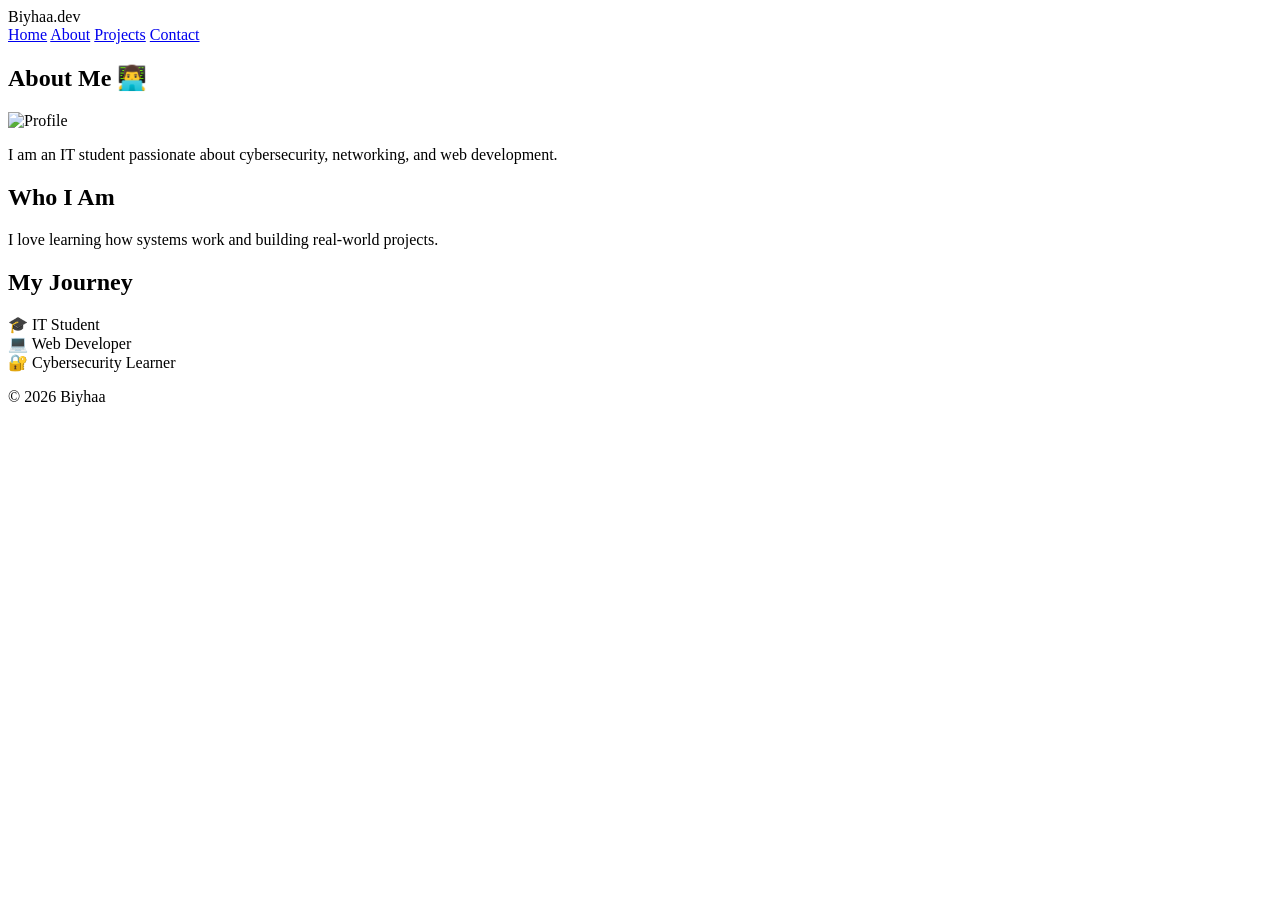
==== about.html @ 385238cd "Update about.html" ====
<!DOCTYPE html>
<html lang="en">
<head>
<meta charset="UTF-8">
<meta name="viewport" content="width=device-width, initial-scale=1.0">
<title>About | Biyhaa</title>

<link rel="stylesheet" href="style.css">
</head>

<body>

<header class="navbar">
    <div class="logo">Biyhaa.dev</div>
    <nav>
        <a href="index.html">Home</a>
        <a href="about.html">About</a>
        <a href="index.html#projects">Projects</a>
        <a href="index.html#contact">Contact</a>
    </nav>
</header>

<section class="section">
    <h1>About Me 👨‍💻</h1>

    <div class="profile-container">
        <img src="profile.jpg" class="profile-pic" alt="Profile">
    </div>

    <p class="text">
        I am an IT student passionate about cybersecurity, networking, and web development.
    </p>
</section>

<section class="section dark">
    <div class="card profile-card">
        <h2>Who I Am</h2>
        <p>I love learning how systems work and building real-world projects.</p>
    </div>
</section>

<section class="section">
    <h2>My Journey</h2>

    <div class="grid">
        <div class="card">🎓 IT Student</div>
        <div class="card">💻 Web Developer</div>
        <div class="card">🔐 Cybersecurity Learner</div>
    </div>
</section>

<footer>
    <p>© 2026 Biyhaa</p>
</footer>

</body>
</html>
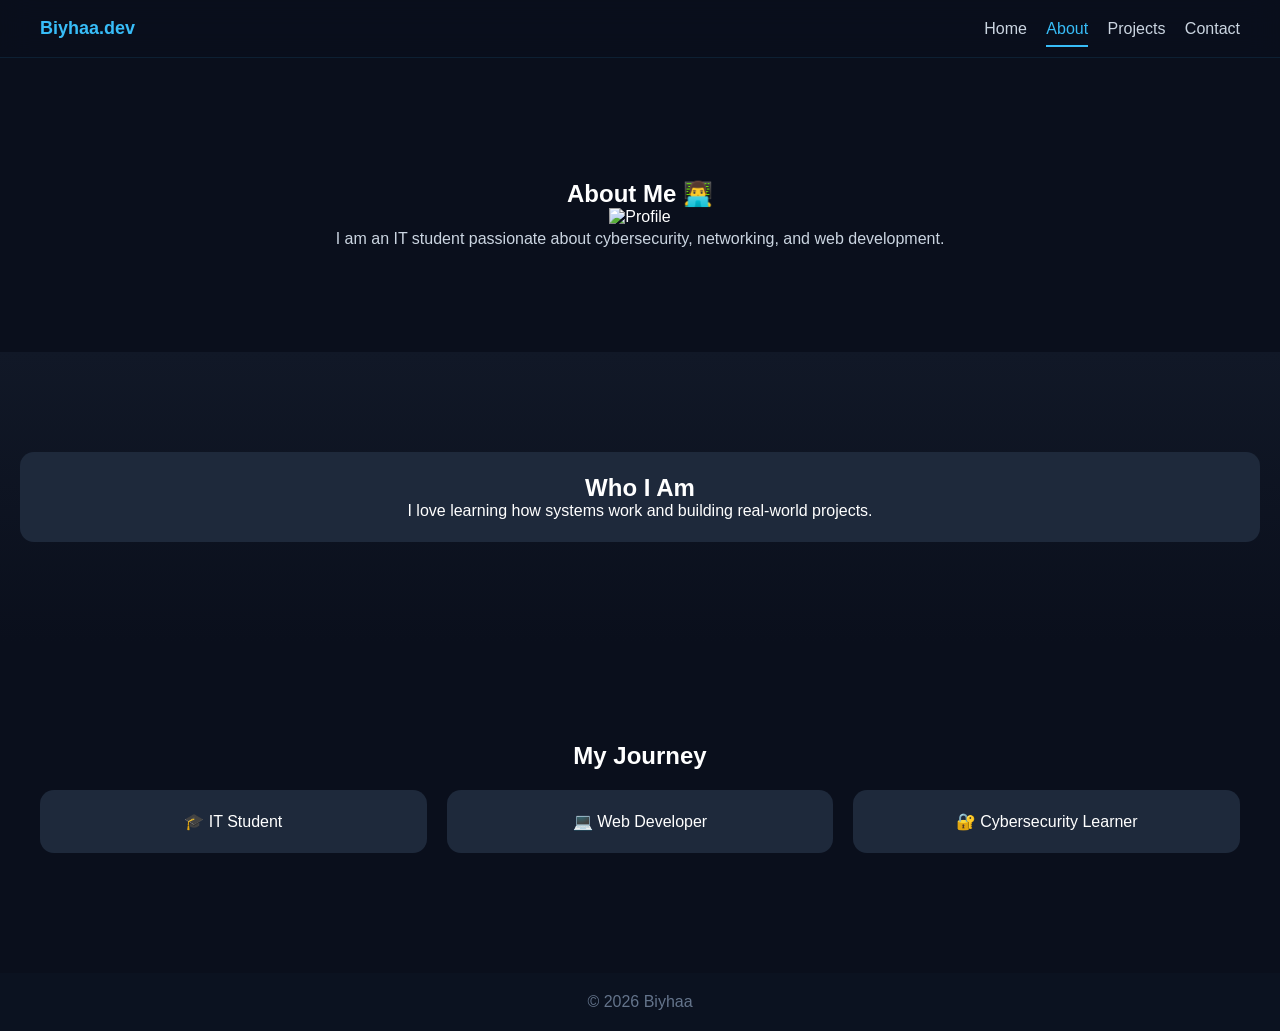
==== commit 14ecc41f: "Update about.html" ====
--- a/about.html
+++ b/about.html
@@ -13,10 +13,10 @@
 <header class="navbar">
     <div class="logo">Biyhaa.dev</div>
     <nav>
-        <a href="index.html">Home</a>
-        <a href="about.html">About</a>
-        <a href="index.html#projects">Projects</a>
-        <a href="index.html#contact">Contact</a>
+        <a class="nav-link" href="index.html">Home</a>
+        <a class="nav-link" href="about.html">About</a>
+        <a class="nav-link" href="projects.html">Projects</a>
+        <a class="nav-link" href="contact.html">Contact</a>
     </nav>
 </header>
 
@@ -53,5 +53,18 @@
     <p>© 2026 Biyhaa</p>
 </footer>
 
+<script>
+const links = document.querySelectorAll(".nav-link");
+const currentPage = window.location.pathname.split("/").pop();
+
+links.forEach(link => {
+    const href = link.getAttribute("href");
+
+    if (href === currentPage) {
+        link.classList.add("active");
+    }
+});
+</script>
+
 </body>
 </html>
--- a/style.css
+++ b/style.css
@@ -0,0 +1,244 @@
+/* =======================
+   BASE RESET
+======================= */
+* {
+    margin: 0;
+    padding: 0;
+    box-sizing: border-box;
+    font-family: "Inter", sans-serif;
+}
+
+html {
+    scroll-behavior: smooth;
+}
+
+body {
+    background: #0a0f1c;
+    color: white;
+    padding-top: 80px;
+}
+
+/* =======================
+   NAVBAR
+======================= */
+.navbar {
+    position: fixed;
+    top: 0;
+    width: 100%;
+    display: flex;
+    justify-content: space-between;
+    align-items: center;
+    padding: 18px 40px;
+    background: rgba(10, 15, 28, 0.75);
+    backdrop-filter: blur(15px);
+    border-bottom: 1px solid rgba(56,189,248,0.1);
+    z-index: 1000;
+}
+
+.logo {
+    color: #38bdf8;
+    font-weight: 700;
+    font-size: 18px;
+}
+
+nav a {
+    margin-left: 15px;
+    color: #cbd5e1;
+    text-decoration: none;
+    transition: 0.3s;
+}
+
+nav a:hover {
+    color: #38bdf8;
+}
+
+/* =======================
+   HERO
+======================= */
+.hero {
+    height: 90vh;
+    display: flex;
+    flex-direction: column;
+    justify-content: center;
+    align-items: center;
+    text-align: center;
+    gap: 10px;
+}
+
+.hero h1 {
+    font-size: 52px;
+    font-weight: 700;
+}
+
+.typing {
+    color: #38bdf8;
+    font-size: 22px;
+}
+
+/* =======================
+   BUTTON
+======================= */
+.btn {
+    padding: 12px 22px;
+    background: #38bdf8;
+    color: black;
+    border-radius: 10px;
+    text-decoration: none;
+    font-weight: 600;
+    transition: 0.3s ease;
+    display: inline-block;
+}
+
+.btn:hover {
+    transform: translateY(-3px) scale(1.05);
+    background: #0ea5e9;
+}
+
+/* =======================
+   SECTIONS
+======================= */
+.section {
+    padding: 100px 20px;
+    text-align: center;
+    animation: fadeUp 0.8s ease;
+}
+
+.section.dark {
+    background: linear-gradient(180deg, #111827, #0a0f1c);
+}
+
+/* =======================
+   GRID + CARDS
+======================= */
+.grid {
+    display: grid;
+    grid-template-columns: repeat(auto-fit, minmax(250px, 1fr));
+    gap: 20px;
+    padding: 20px;
+}
+
+.card {
+    background: #1e293b;
+    padding: 22px;
+    border-radius: 14px;
+    transition: 0.3s ease;
+}
+
+.card:hover {
+    transform: translateY(-10px);
+    box-shadow: 0 15px 35px rgba(56,189,248,0.18);
+}
+
+/* =======================
+   PROFILE IMAGE
+======================= */
+.profile-img {
+    width: 180px;
+    height: 180px;
+    border-radius: 50%;
+    object-fit: cover;
+    margin-top: 20px;
+    border: 3px solid #38bdf8;
+    box-shadow: 0 0 25px rgba(56,189,248,0.4);
+    transition: 0.3s ease;
+}
+
+.profile-img:hover {
+    transform: scale(1.08);
+    box-shadow: 0 0 45px rgba(56,189,248,0.6);
+}
+
+/* =======================
+   TEXT
+======================= */
+.text {
+    max-width: 650px;
+    margin: auto;
+    color: #cbd5e1;
+    line-height: 1.6;
+}
+
+/* =======================
+   CONTACT FORM
+======================= */
+.form-card {
+    max-width: 500px;
+    margin: auto;
+    display: flex;
+    flex-direction: column;
+    gap: 12px;
+    padding: 25px;
+}
+
+.form-card input,
+.form-card textarea {
+    padding: 12px;
+    border-radius: 10px;
+    border: 1px solid #334155;
+    background: #0f172a;
+    color: white;
+    outline: none;
+    transition: 0.3s;
+}
+
+.form-card input:focus,
+.form-card textarea:focus {
+    border-color: #38bdf8;
+}
+
+/* =======================
+   FOOTER
+======================= */
+footer {
+    text-align: center;
+    padding: 20px;
+    background: #0b1220;
+    color: #64748b;
+}
+
+/* =======================
+   ANIMATION
+======================= */
+@keyframes fadeUp {
+    from {
+        opacity: 0;
+        transform: translateY(25px);
+    }
+    to {
+        opacity: 1;
+        transform: translateY(0);
+    }
+}
+
+/* =======================
+   ACTIVE NAV LINK
+======================= */
+.nav-link {
+    position: relative;
+    padding: 6px 0;
+}
+
+/* underline animation */
+.nav-link::after {
+    content: "";
+    position: absolute;
+    left: 0;
+    bottom: -4px;
+    width: 0%;
+    height: 2px;
+    background: #38bdf8;
+    transition: 0.3s ease;
+}
+
+.nav-link:hover::after {
+    width: 100%;
+}
+
+/* active page */
+.nav-link.active {
+    color: #38bdf8;
+}
+
+.nav-link.active::after {
+    width: 100%;
+}
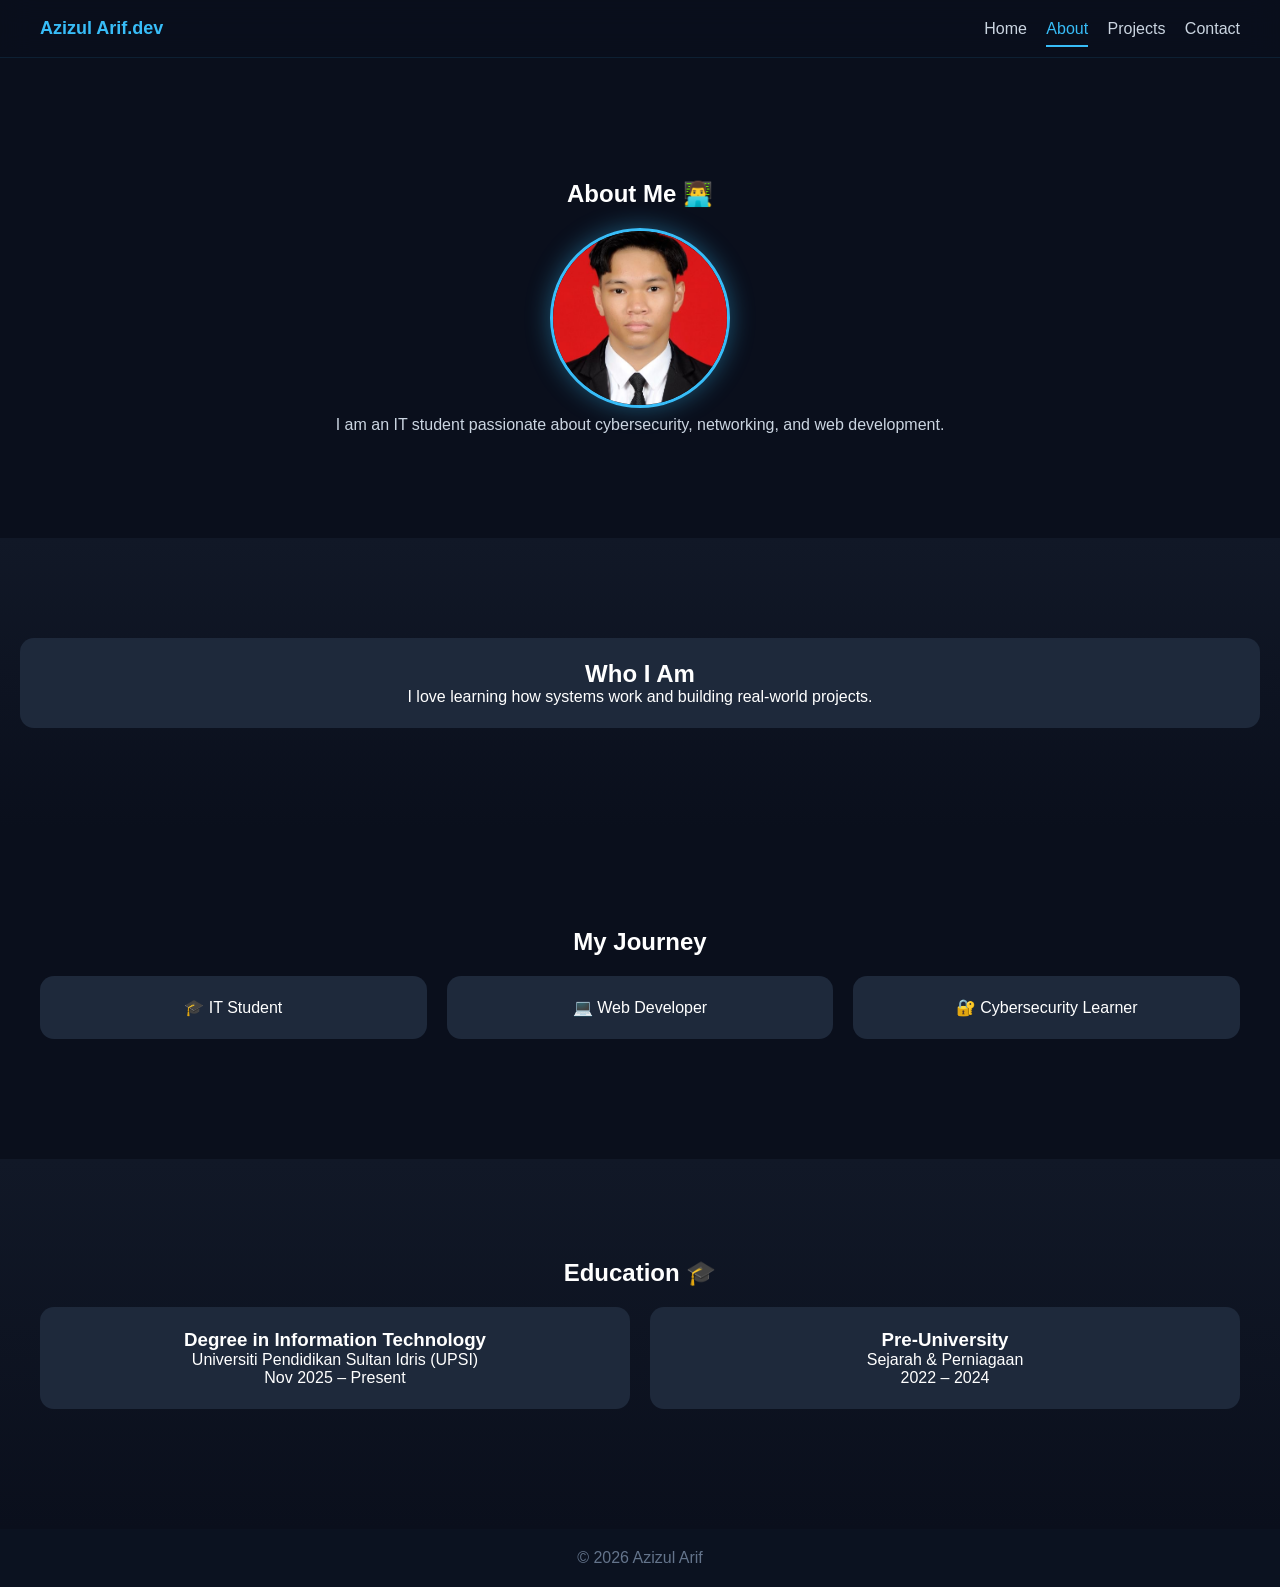
==== commit 89596020: "Update about.html" ====
--- a/about.html
+++ b/about.html
@@ -3,7 +3,7 @@
 <head>
 <meta charset="UTF-8">
 <meta name="viewport" content="width=device-width, initial-scale=1.0">
-<title>About | Biyhaa</title>
+<title>About | Azizul Arif</title>
 
 <link rel="stylesheet" href="style.css">
 </head>
@@ -11,7 +11,7 @@
 <body>
 
 <header class="navbar">
-    <div class="logo">Biyhaa.dev</div>
+    <div class="logo">Azizul Arif.dev</div>
     <nav>
         <a class="nav-link" href="index.html">Home</a>
         <a class="nav-link" href="about.html">About</a>
@@ -20,25 +20,27 @@
     </nav>
 </header>
 
+<!-- ABOUT -->
 <section class="section">
     <h1>About Me 👨‍💻</h1>
 
-    <div class="profile-container">
-        <img src="profile.jpg" class="profile-pic" alt="Profile">
-    </div>
+    <!-- UPDATED PROFILE IMAGE -->
+    <img src="336d7996-d282-4a2a-9e5e-6ca4b7f17e5b.jpeg" class="profile-img" alt="Profile">
 
     <p class="text">
         I am an IT student passionate about cybersecurity, networking, and web development.
     </p>
 </section>
 
+<!-- WHO I AM -->
 <section class="section dark">
-    <div class="card profile-card">
+    <div class="card">
         <h2>Who I Am</h2>
         <p>I love learning how systems work and building real-world projects.</p>
     </div>
 </section>
 
+<!-- JOURNEY -->
 <section class="section">
     <h2>My Journey</h2>
 
@@ -49,10 +51,33 @@
     </div>
 </section>
 
+<!-- EDUCATION -->
+<section class="section dark">
+    <h2>Education 🎓</h2>
+
+    <div class="grid">
+
+        <div class="card">
+            <h3>Degree in Information Technology</h3>
+            <p>Universiti Pendidikan Sultan Idris (UPSI)</p>
+            <p>Nov 2025 – Present</p>
+        </div>
+
+        <div class="card">
+            <h3>Pre-University</h3>
+            <p>Sejarah & Perniagaan</p>
+            <p>2022 – 2024</p>
+        </div>
+
+    </div>
+</section>
+
+<!-- FOOTER -->
 <footer>
-    <p>© 2026 Biyhaa</p>
+    <p>© 2026 Azizul Arif</p>
 </footer>
 
+<!-- ACTIVE NAV SCRIPT -->
 <script>
 const links = document.querySelectorAll(".nav-link");
 const currentPage = window.location.pathname.split("/").pop();
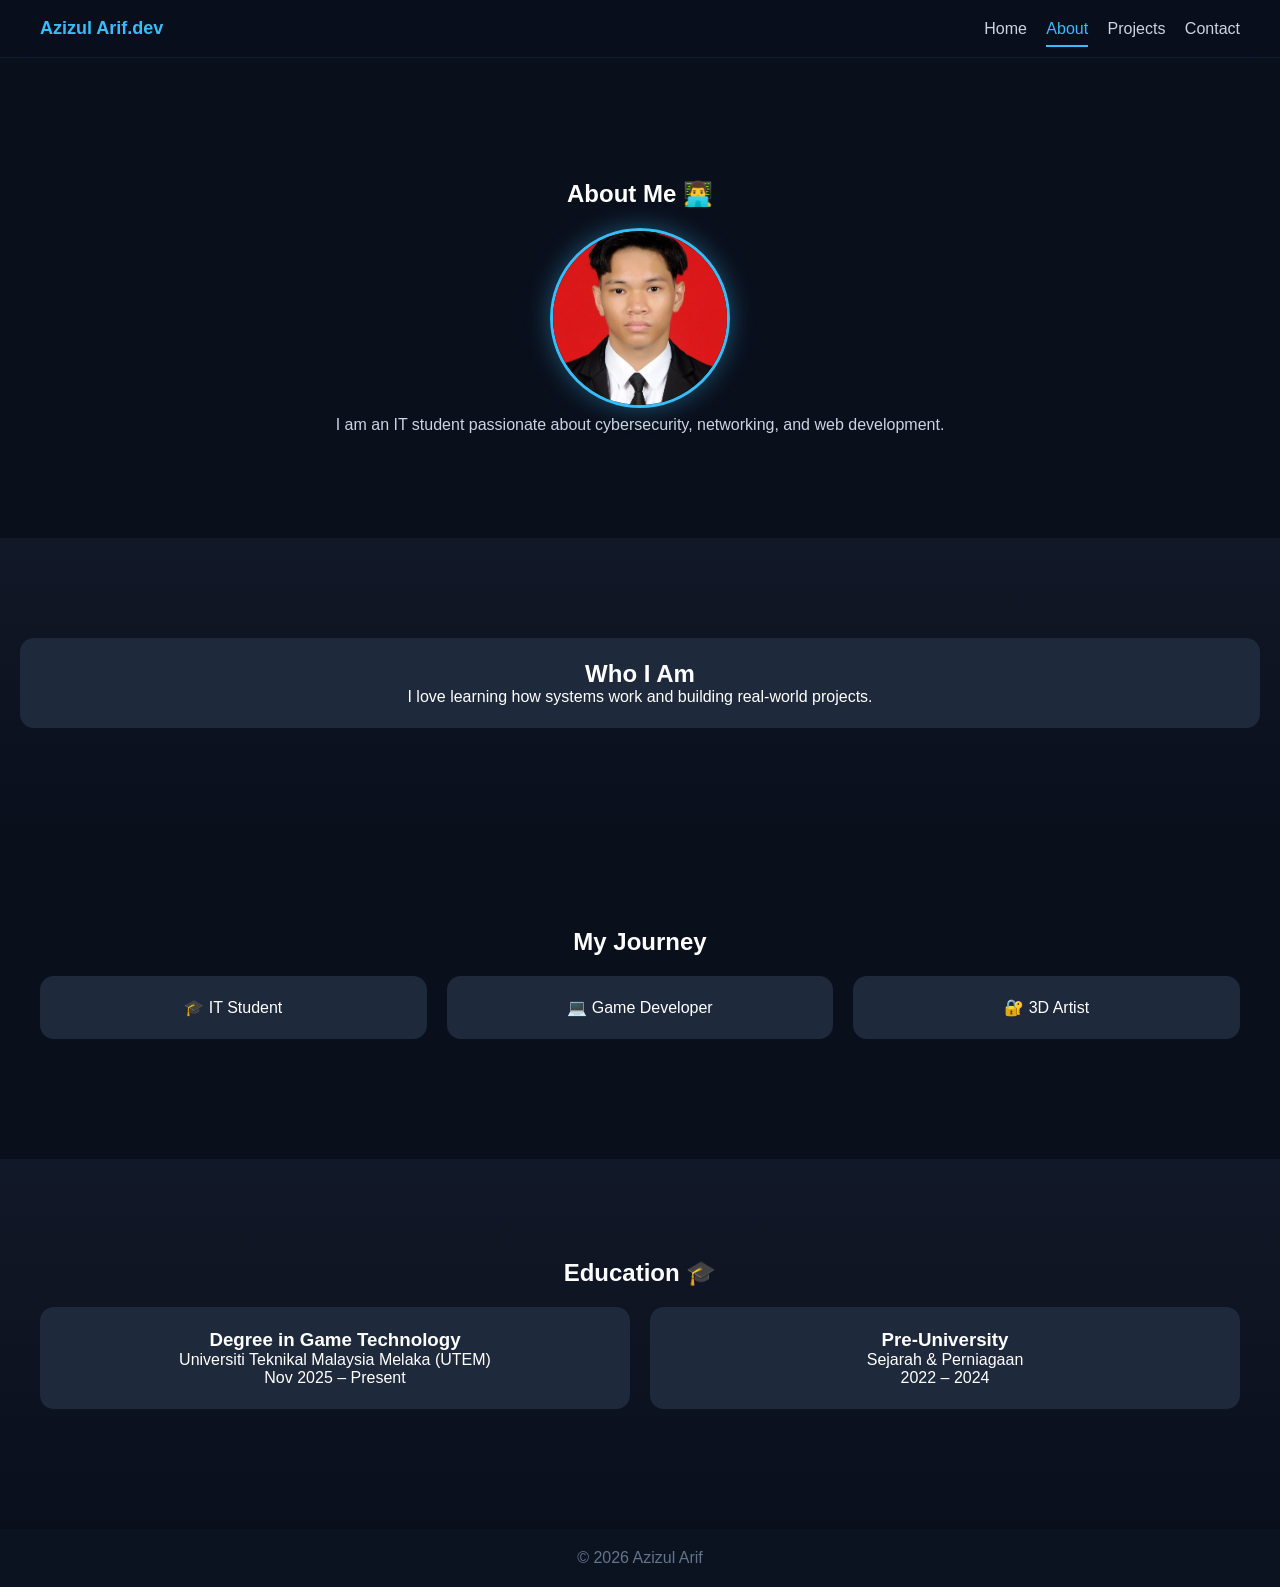
==== commit b1d0f5bf: "Update about.html" ====
--- a/about.html
+++ b/about.html
@@ -46,8 +46,8 @@
 
     <div class="grid">
         <div class="card">🎓 IT Student</div>
-        <div class="card">💻 Web Developer</div>
-        <div class="card">🔐 Cybersecurity Learner</div>
+        <div class="card">💻 Game Developer</div>
+        <div class="card">🔐 3D Artist</div>
     </div>
 </section>
 
@@ -58,8 +58,8 @@
     <div class="grid">
 
         <div class="card">
-            <h3>Degree in Information Technology</h3>
-            <p>Universiti Pendidikan Sultan Idris (UPSI)</p>
+            <h3>Degree in Game Technology</h3>
+            <p>Universiti Teknikal Malaysia Melaka (UTEM)</p>
             <p>Nov 2025 – Present</p>
         </div>
 
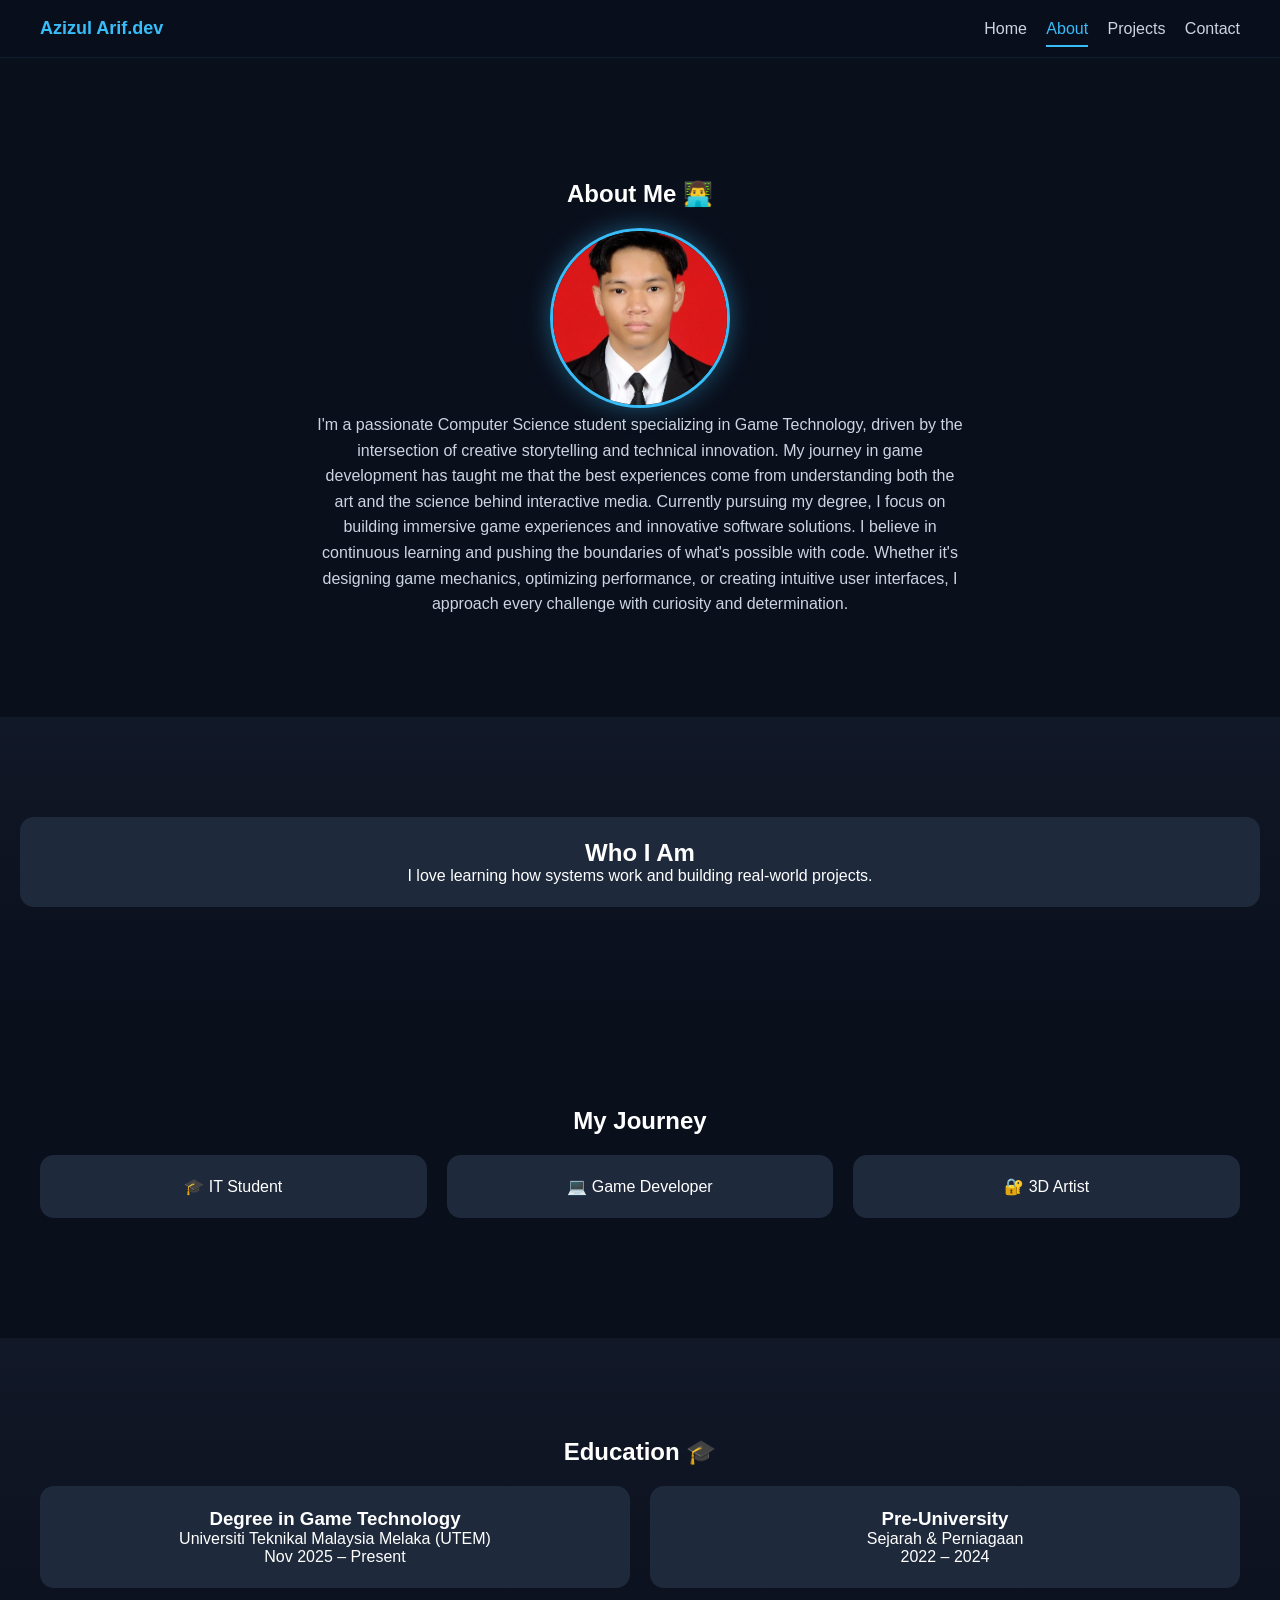
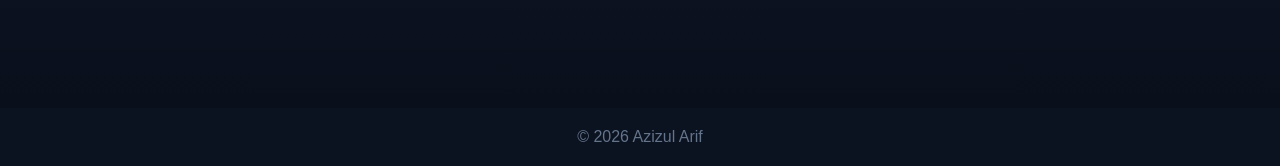
==== commit c65bc78e: "Update about.html" ====
--- a/about.html
+++ b/about.html
@@ -28,7 +28,16 @@
     <img src="336d7996-d282-4a2a-9e5e-6ca4b7f17e5b.jpeg" class="profile-img" alt="Profile">
 
     <p class="text">
-        I am an IT student passionate about cybersecurity, networking, and web development.
+        I'm a passionate Computer Science student specializing in Game Technology,
+        driven by the intersection of creative storytelling and technical innovation. 
+        My journey in game development has taught me that the best experiences come 
+        from understanding both the art and the science behind interactive media.
+
+        Currently pursuing my degree, I focus on building immersive game experiences 
+        and innovative software solutions. I believe in continuous learning and pushing 
+        the boundaries of what's possible with code. Whether it's designing game mechanics, 
+        optimizing performance, or creating intuitive user interfaces, I approach every
+        challenge with curiosity and determination.
     </p>
 </section>
 
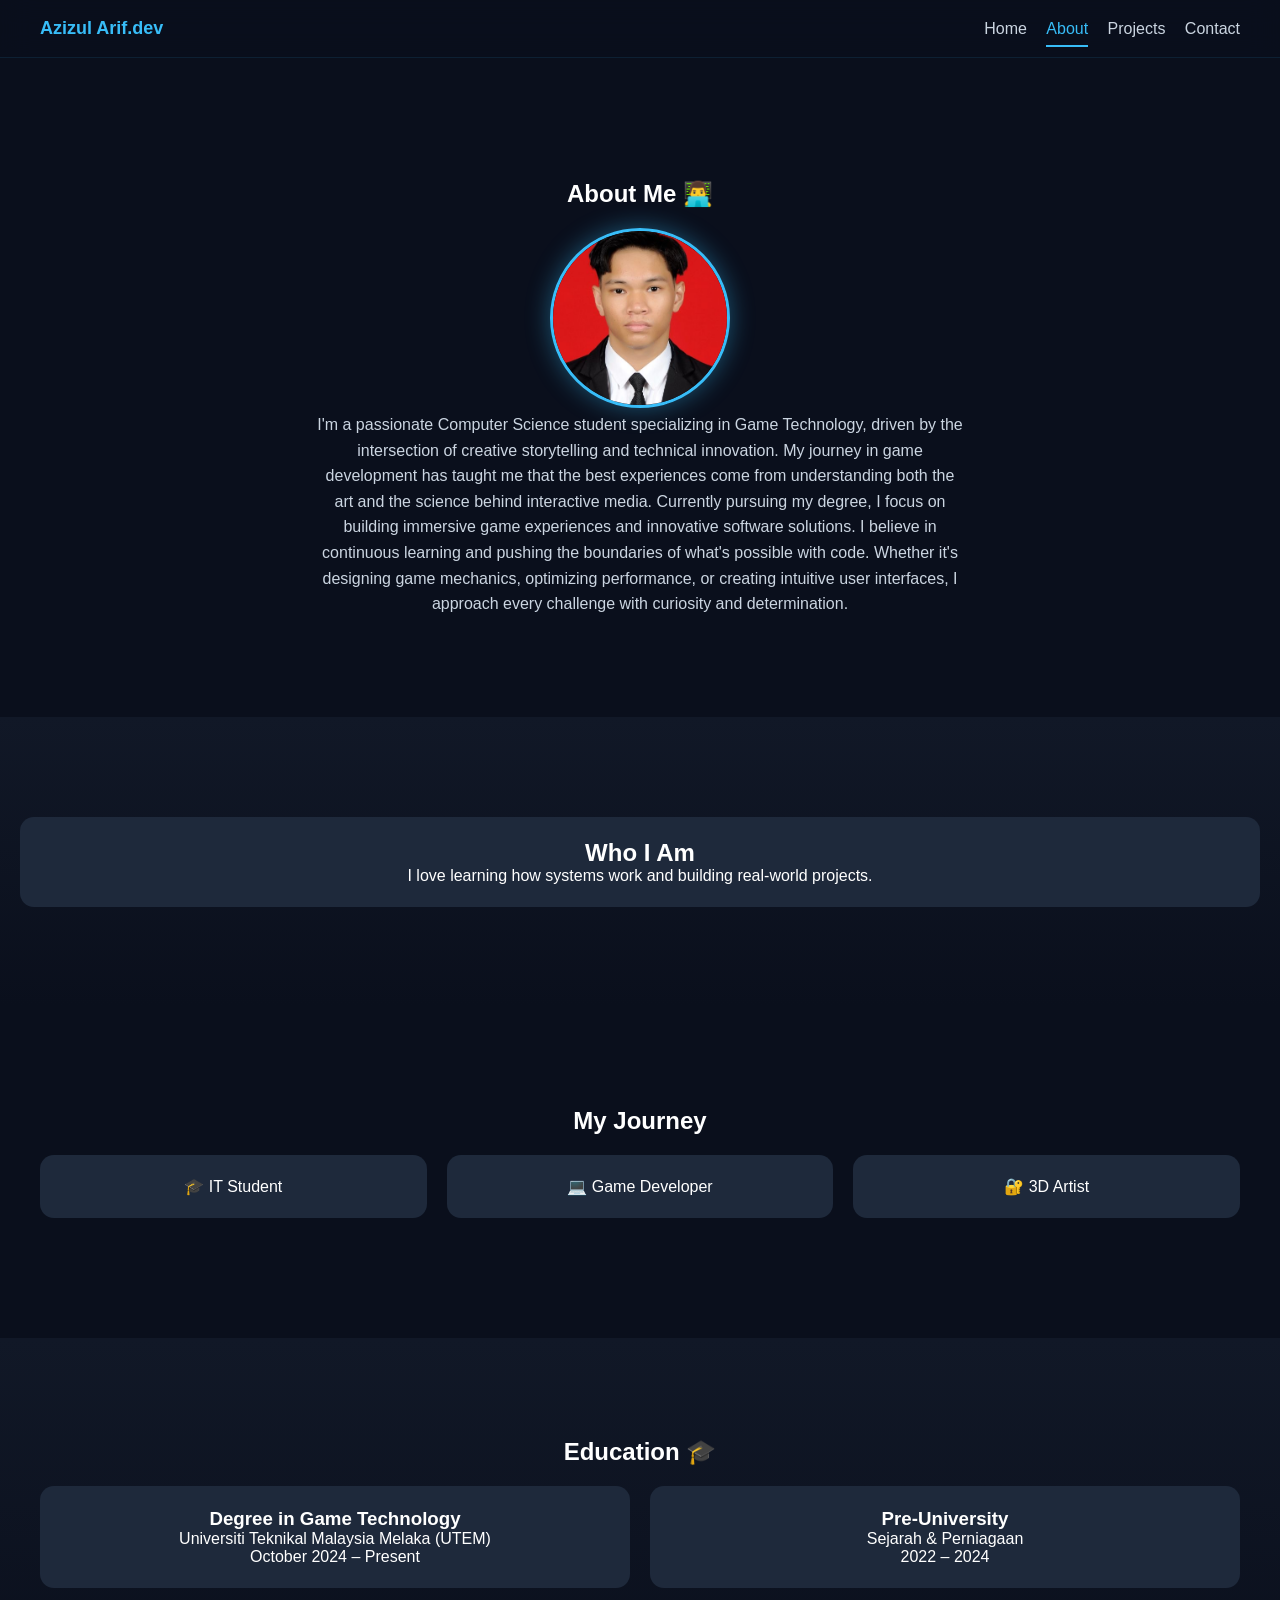
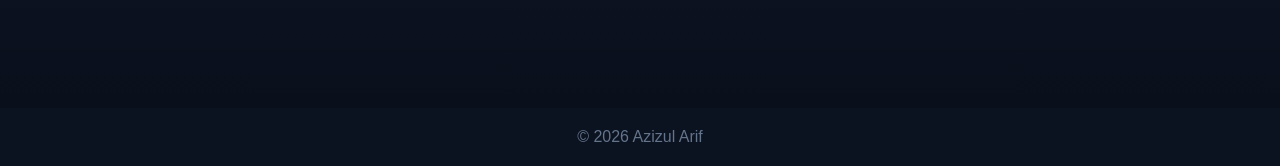
==== commit 40520c15: "Update about.html" ====
--- a/about.html
+++ b/about.html
@@ -69,7 +69,7 @@
         <div class="card">
             <h3>Degree in Game Technology</h3>
             <p>Universiti Teknikal Malaysia Melaka (UTEM)</p>
-            <p>Nov 2025 – Present</p>
+            <p>October 2024 – Present</p>
         </div>
 
         <div class="card">
